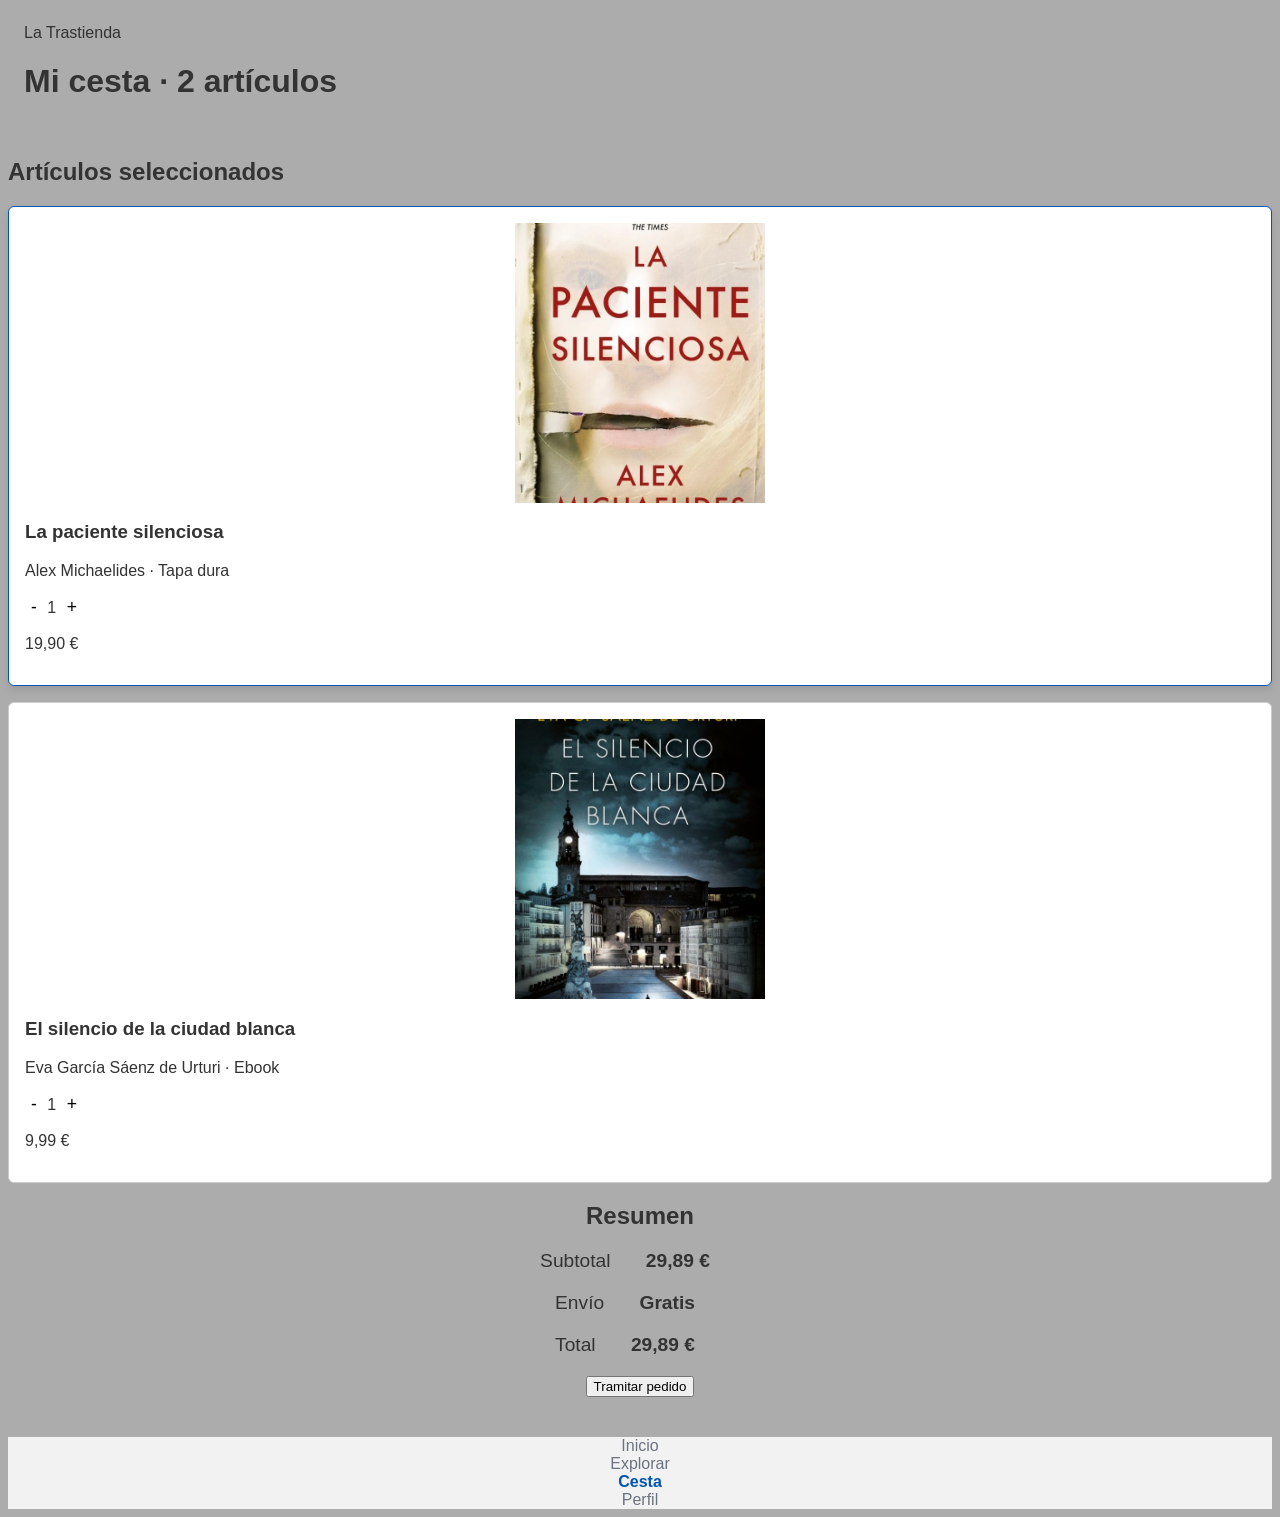
==== carrito.html @ 8799c09d "ej2 - Selectores" ====
<!DOCTYPE html>
<html lang="es">
<head>
  <meta charset="UTF-8">
  <meta name="viewport" content="width=device-width, initial-scale=1.0">
  <title>Mi Tienda - Carrito</title>
  <link rel="stylesheet" href="css/style.css">
</head>
<body>
  <header>
    <a href="index.html">La Trastienda</a>
    <h1>Mi cesta · 2 artículos</h1>
  </header>

  <main>
    <section>
      <h2>Artículos seleccionados</h2>
      <article class="card">
        <img src="img/portada1.webp" alt="Portada de La paciente silenciosa">
        <div>
          <h3>La paciente silenciosa</h3>
          <p>Alex Michaelides · Tapa dura</p>
          <div>
            <button type="button" aria-label="Disminuir cantidad de La paciente silenciosa">-</button>
            <span>1</span>
            <button type="button" aria-label="Aumentar cantidad de La paciente silenciosa">+</button>
          </div>
          <p>19,90 €</p>
        </div>
      </article>

      <article class="card">
        <img src="img/portada2.jpg" alt="Portada de El silencio de la ciudad blanca">
        <div>
          <h3>El silencio de la ciudad blanca</h3>
          <p>Eva García Sáenz de Urturi · Ebook</p>
          <div>
            <button type="button" aria-label="Disminuir cantidad de El silencio de la ciudad blanca">-</button>
            <span>1</span>
            <button type="button" aria-label="Aumentar cantidad de El silencio de la ciudad blanca">+</button>
          </div>
          <p>9,99 €</p>
        </div>
      </article>
    </section>

    <section id="resumen">
      <h2>Resumen</h2>
      <p>Subtotal <span>29,89 €</span></p>
      <p>Envío <span>Gratis</span></p>
      <p>Total <span>29,89 €</span></p>
      <button id="tramitar-pedido" type="button">Tramitar pedido</button>
    </section>
  </main>

  <nav id="navegacion" aria-label="Secciones de la app">
    <ul>
      <li><a href="index.html">Inicio</a></li>
      <li><a href="explorar.html">Explorar</a></li>
      <li><a href="carrito.html" aria-current="page">Cesta</a></li>
      <li><a href="perfil.html">Perfil</a></li>
    </ul>
  </nav>
</body>
</html>
---- css/style.css ----
header {
    padding: 1rem;
}

img {
    width: 250px;
    height: 280px;
    display: block;
    margin: 0 auto;
    object-fit: cover;
}

#resumen {
    width: 300px;
    margin: 0 auto;
    text-align: center;
}

#resumen p {
    font-size: 1.2rem;
    margin: 10px 0;
    margin-bottom: 20px;
}

#resumen span {
    font-weight: bold;
    margin: 30px;
}

html {
    font-family: Calibri, sans-serif;
    background-color: #abacab;
    color: #333;
}

a {
    text-decoration: none;
    color: #333;
}

#navegacion {
    background-color: #f2f2f2;
    margin-top: 20px;
}

ul {
    list-style: none;
    text-align: center;
    padding: 0;
    margin: 0;
}

#añadir-cesta {
    margin-bottom: 20px;
}

#tramitar-pedido {
    margin-bottom: 20px;
}

/* ==========================================================
   REGLAS DE LA PRÁCTICA (UD4)
   ========================================================== */

/* 1. Pestaña activa (Color primario y negrita) */
nav a[aria-current="page"] {
    color: #0056b3;
    font-weight: bold;
}

/* 2. Resto de enlaces de la barra (Gris + hover + focus-visible con anillo) */
nav a:not([aria-current="page"]) {
    color: #6b7280;
}

nav a:hover,
nav a:focus-visible {
    color: #0056b3;
    outline: 2px solid #0056b3;
    outline-offset: 2px;
}

/* 3. Estilos de las Tarjetas (.card) y primera tarjeta tras h2 */
.card {
    background-color: #ffffff;
    border: 1px solid #cccccc;
    border-radius: 6px;
    padding: 1rem;
    margin-bottom: 1rem;
}

h2 + .card {
    border-color: #0056b3;
    box-shadow: 0 4px 8px rgba(0, 0, 0, 0.1);
}

/* 4. Badges: Ocultar vacíos y resaltar tarjetas con badge visible */
.badge:empty {
    display: none;
}

article:has(.badge:not(:empty)) {
    position: relative;
    border: 2px solid #e67e22;
}

/* 5. Botones de icono */
button[aria-label] {
    background: transparent;
    border: none;
    cursor: pointer;
    font-size: 1.1rem;
}
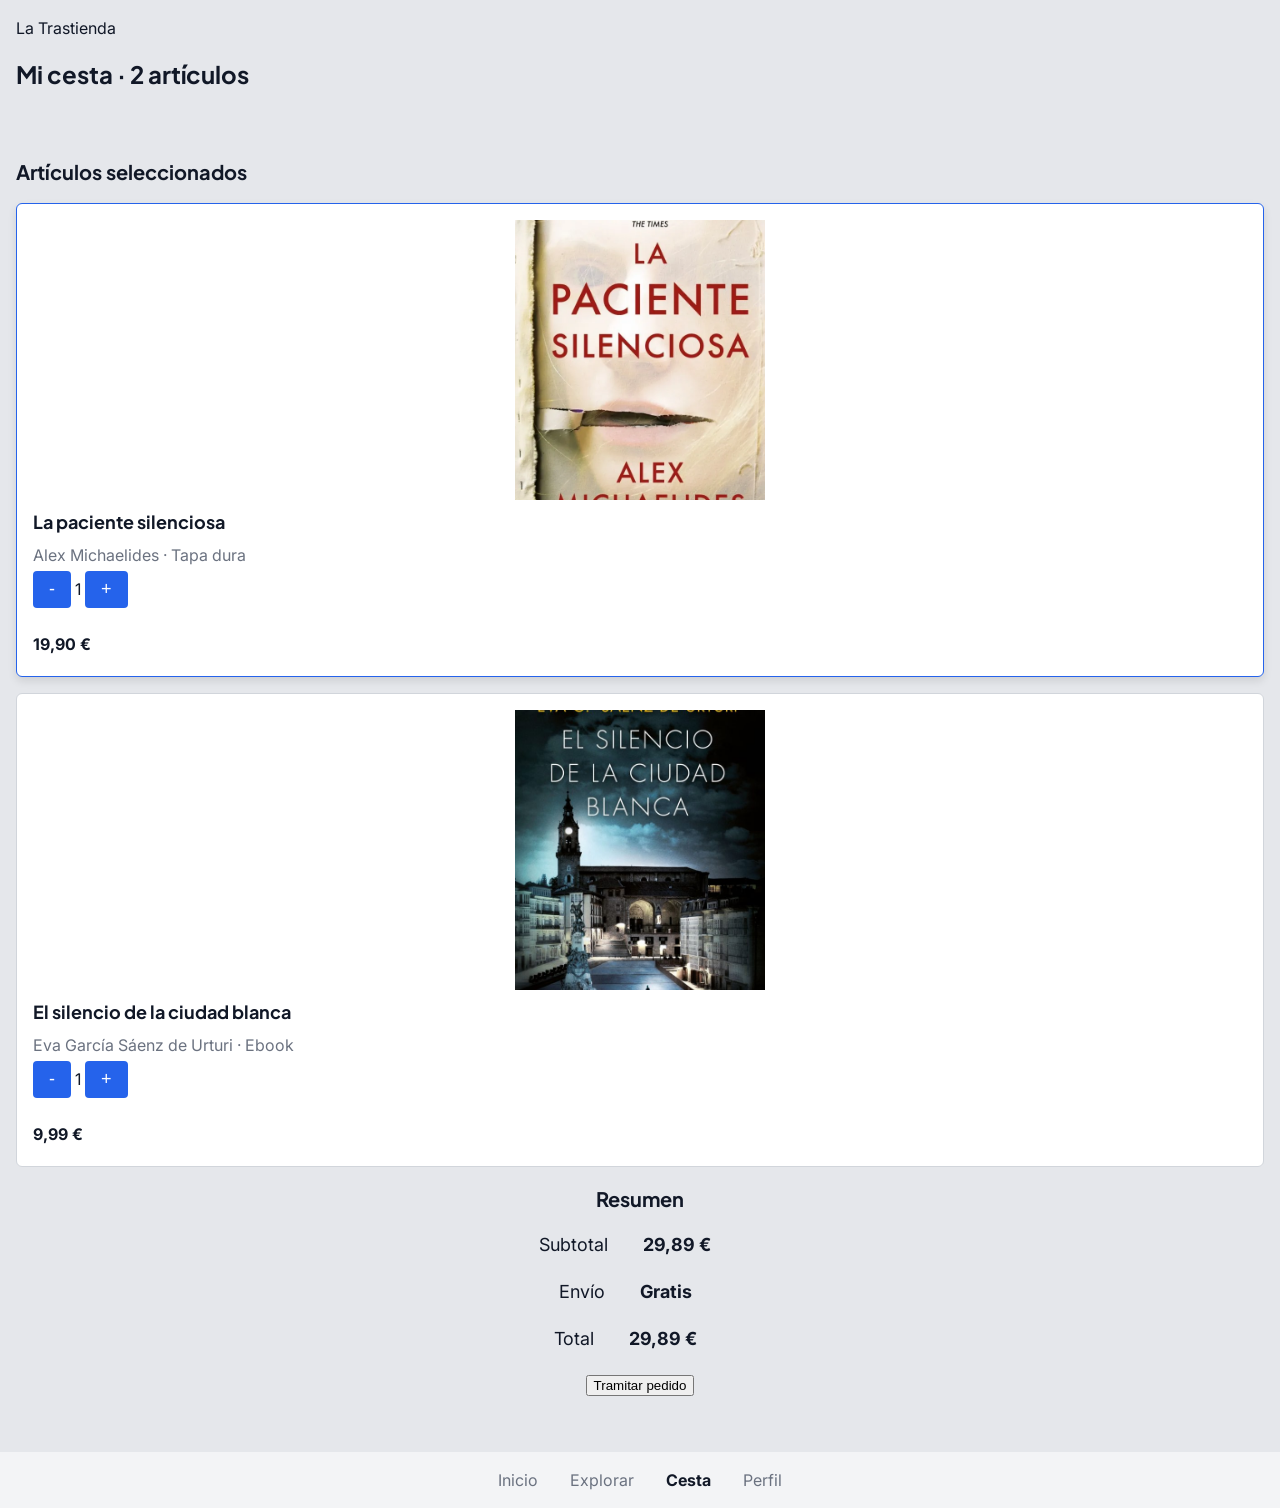
==== commit 4eb5573e: "ej5" ====
--- a/carrito.html
+++ b/carrito.html
@@ -4,6 +4,9 @@
   <meta charset="UTF-8">
   <meta name="viewport" content="width=device-width, initial-scale=1.0">
   <title>Mi Tienda - Carrito</title>
+  <link rel="preconnect" href="https://fonts.googleapis.com">
+  <link rel="preconnect" href="https://fonts.gstatic.com" crossorigin>
+  <link href="https://fonts.googleapis.com/css2?family=Inter:wght@400;500;600;700&family=Plus+Jakarta+Sans:wght@600;700;800&display=swap" rel="stylesheet">
   <link rel="stylesheet" href="css/style.css">
 </head>
 <body>
--- a/css/style.css
+++ b/css/style.css
@@ -1,5 +1,94 @@
+:root {
+    /* Variables tipográficas y escala */
+    --font-body: 'Inter', system-ui, sans-serif;
+    --font-display: 'Plus Jakarta Sans', system-ui, sans-serif;
+
+    --text-xs:   0.75rem;   /* Caption (12 px) */
+    --text-sm:   0.875rem;  /* Body Small (14 px) */
+    --text-base: 1rem;      /* Body (16 px) */
+    --text-lg:   1.125rem;  /* H3 (18 px) */
+    --text-xl:   1.25rem;   /* H2 (20 px) */
+    --text-2xl:  1.5rem;    /* H1 (24 px) */
+    --text-3xl:  1.875rem;  /* Display (30 px) */
+
+    /* Escalas cromáticas y variables semánticas */
+    --color-primary-50: #eff6ff;
+    --color-primary-100: #dbeafe;
+    --color-primary-200: #bfdbfe;
+    --color-primary-300: #93c5fd;
+    --color-primary-400: #60a5fa;
+    --color-primary-500: #3b82f6;
+    --color-primary-600: #2563eb;
+    --color-primary-700: #1d4ed8;
+    --color-primary-800: #1e40af;
+    --color-primary-900: #1e3a8a;
+
+    --color-neutral-50: #ffffff;
+    --color-neutral-100: #f3f4f6;
+    --color-neutral-200: #e5e7eb;
+    --color-neutral-300: #d1d5db;
+    --color-neutral-400: #9ca3af;
+    --color-neutral-500: #6b7280;
+    --color-neutral-600: #4b5563;
+    --color-neutral-700: #374151;
+    --color-neutral-800: #1f2937;
+    --color-neutral-900: #111827;
+
+    --bg-page: var(--color-neutral-200);
+    --bg-card: var(--color-neutral-50);
+    --text-main: var(--color-neutral-900);
+    --text-muted: var(--color-neutral-500);
+
+    --color-accent-oklch: oklch(0.65 0.2 45);
+}
+
+/* Estilo base del body y altura móvil */
+body {
+    font-family: var(--font-body);
+    font-size: var(--text-base);
+    line-height: 1.5;
+    color: var(--text-main);
+    background-color: var(--bg-page);
+    margin: 0;
+    min-height: 100dvh;
+    display: flex;
+    flex-direction: column;
+}
+
+main {
+    flex: 1;
+    padding: 1rem;
+}
+
+/* Tipografía de titulares */
+h1, h2, h3 {
+    font-family: var(--font-display);
+}
+
+h1 {
+    font-size: var(--text-2xl);
+}
+
+h2 {
+    font-size: var(--text-xl);
+}
+
+h3 {
+    font-size: var(--text-lg);
+}
+
+/* Longitud de lectura ergonómica */
+p {
+    max-width: 65ch;
+}
+
 header {
     padding: 1rem;
+}
+
+a {
+    text-decoration: none;
+    color: inherit;
 }
 
 img {
@@ -10,104 +99,125 @@
     object-fit: cover;
 }
 
+/* Navegación con anidamiento nativo */
+nav {
+    background-color: var(--color-neutral-100);
+    margin-top: 20px;
+
+    ul {
+        list-style: none;
+        display: flex;
+        justify-content: center;
+        gap: 2rem;
+        padding: 1rem 0;
+        margin: 0;
+    }
+
+    a {
+        color: var(--text-muted);
+
+        &[aria-current="page"] {
+            color: var(--text-main);
+            font-weight: bold;
+        }
+
+        &:hover,
+        &:focus-visible {
+            color: var(--text-main);
+            font-weight: bold;
+        }
+
+        &:focus-visible {
+            outline: 2px solid var(--color-primary-600);
+            outline-offset: 2px;
+        }
+    }
+}
+
+/* Tarjetas con anidamiento nativo */
+article.card {
+    background-color: var(--bg-card);
+    border: 1px solid var(--color-neutral-300);
+    border-radius: 6px;
+    padding: 1rem;
+    margin-bottom: 1rem;
+    color: var(--text-main);
+
+    h3 {
+        margin: 0.5rem 0;
+
+        a {
+            color: var(--text-main);
+
+            &:hover {
+                color: var(--color-primary-600);
+            }
+        }
+    }
+
+    p {
+        margin: 0.25rem 0;
+        color: var(--text-muted);
+
+        &:last-of-type {
+            font-weight: bold;
+            color: var(--text-main);
+        }
+    }
+
+    button {
+        background-color: var(--color-primary-600);
+        color: var(--bg-card);
+        border: none;
+        padding: 0.5rem 1rem;
+        border-radius: 4px;
+        cursor: pointer;
+        margin-bottom: 20px;
+
+        &:hover {
+            background-color: var(--color-primary-700);
+        }
+    }
+}
+
+/* Reglas de la práctica */
+h2 + .card {
+    border-color: var(--color-primary-600);
+    box-shadow: 0 4px 8px rgba(0, 0, 0, 0.1);
+}
+
+.badge:empty {
+    display: none;
+}
+
+article:has(.badge:not(:empty)) {
+    position: relative;
+    border: 2px solid var(--color-accent-oklch);
+}
+
+button[aria-label] {
+    background: transparent;
+    border: none;
+    cursor: pointer;
+    font-size: var(--text-lg);
+}
+
 #resumen {
     width: 300px;
     margin: 0 auto;
     text-align: center;
-}
-
-#resumen p {
-    font-size: 1.2rem;
-    margin: 10px 0;
-    margin-bottom: 20px;
-}
-
-#resumen span {
-    font-weight: bold;
-    margin: 30px;
-}
-
-html {
-    font-family: Calibri, sans-serif;
-    background-color: #abacab;
-    color: #333;
-}
-
-a {
-    text-decoration: none;
-    color: #333;
-}
-
-#navegacion {
-    background-color: #f2f2f2;
-    margin-top: 20px;
-}
-
-ul {
-    list-style: none;
-    text-align: center;
-    padding: 0;
-    margin: 0;
-}
-
-#añadir-cesta {
-    margin-bottom: 20px;
-}
-
-#tramitar-pedido {
-    margin-bottom: 20px;
-}
-
-/* ==========================================================
-   REGLAS DE LA PRÁCTICA (UD4)
-   ========================================================== */
-
-/* 1. Pestaña activa (Color primario y negrita) */
-nav a[aria-current="page"] {
-    color: #0056b3;
-    font-weight: bold;
-}
-
-/* 2. Resto de enlaces de la barra (Gris + hover + focus-visible con anillo) */
-nav a:not([aria-current="page"]) {
-    color: #6b7280;
-}
-
-nav a:hover,
-nav a:focus-visible {
-    color: #0056b3;
-    outline: 2px solid #0056b3;
-    outline-offset: 2px;
-}
-
-/* 3. Estilos de las Tarjetas (.card) y primera tarjeta tras h2 */
-.card {
-    background-color: #ffffff;
-    border: 1px solid #cccccc;
-    border-radius: 6px;
-    padding: 1rem;
-    margin-bottom: 1rem;
-}
-
-h2 + .card {
-    border-color: #0056b3;
-    box-shadow: 0 4px 8px rgba(0, 0, 0, 0.1);
-}
-
-/* 4. Badges: Ocultar vacíos y resaltar tarjetas con badge visible */
-.badge:empty {
-    display: none;
-}
-
-article:has(.badge:not(:empty)) {
-    position: relative;
-    border: 2px solid #e67e22;
-}
-
-/* 5. Botones de icono */
-button[aria-label] {
-    background: transparent;
-    border: none;
-    cursor: pointer;
-    font-size: 1.1rem;
-}+
+    p {
+        font-size: var(--text-lg);
+        margin: 10px 0 20px;
+
+        span {
+            font-weight: bold;
+            margin: 30px;
+        }
+    }
+
+    button {
+        margin-bottom: 20px;
+    }
+}
